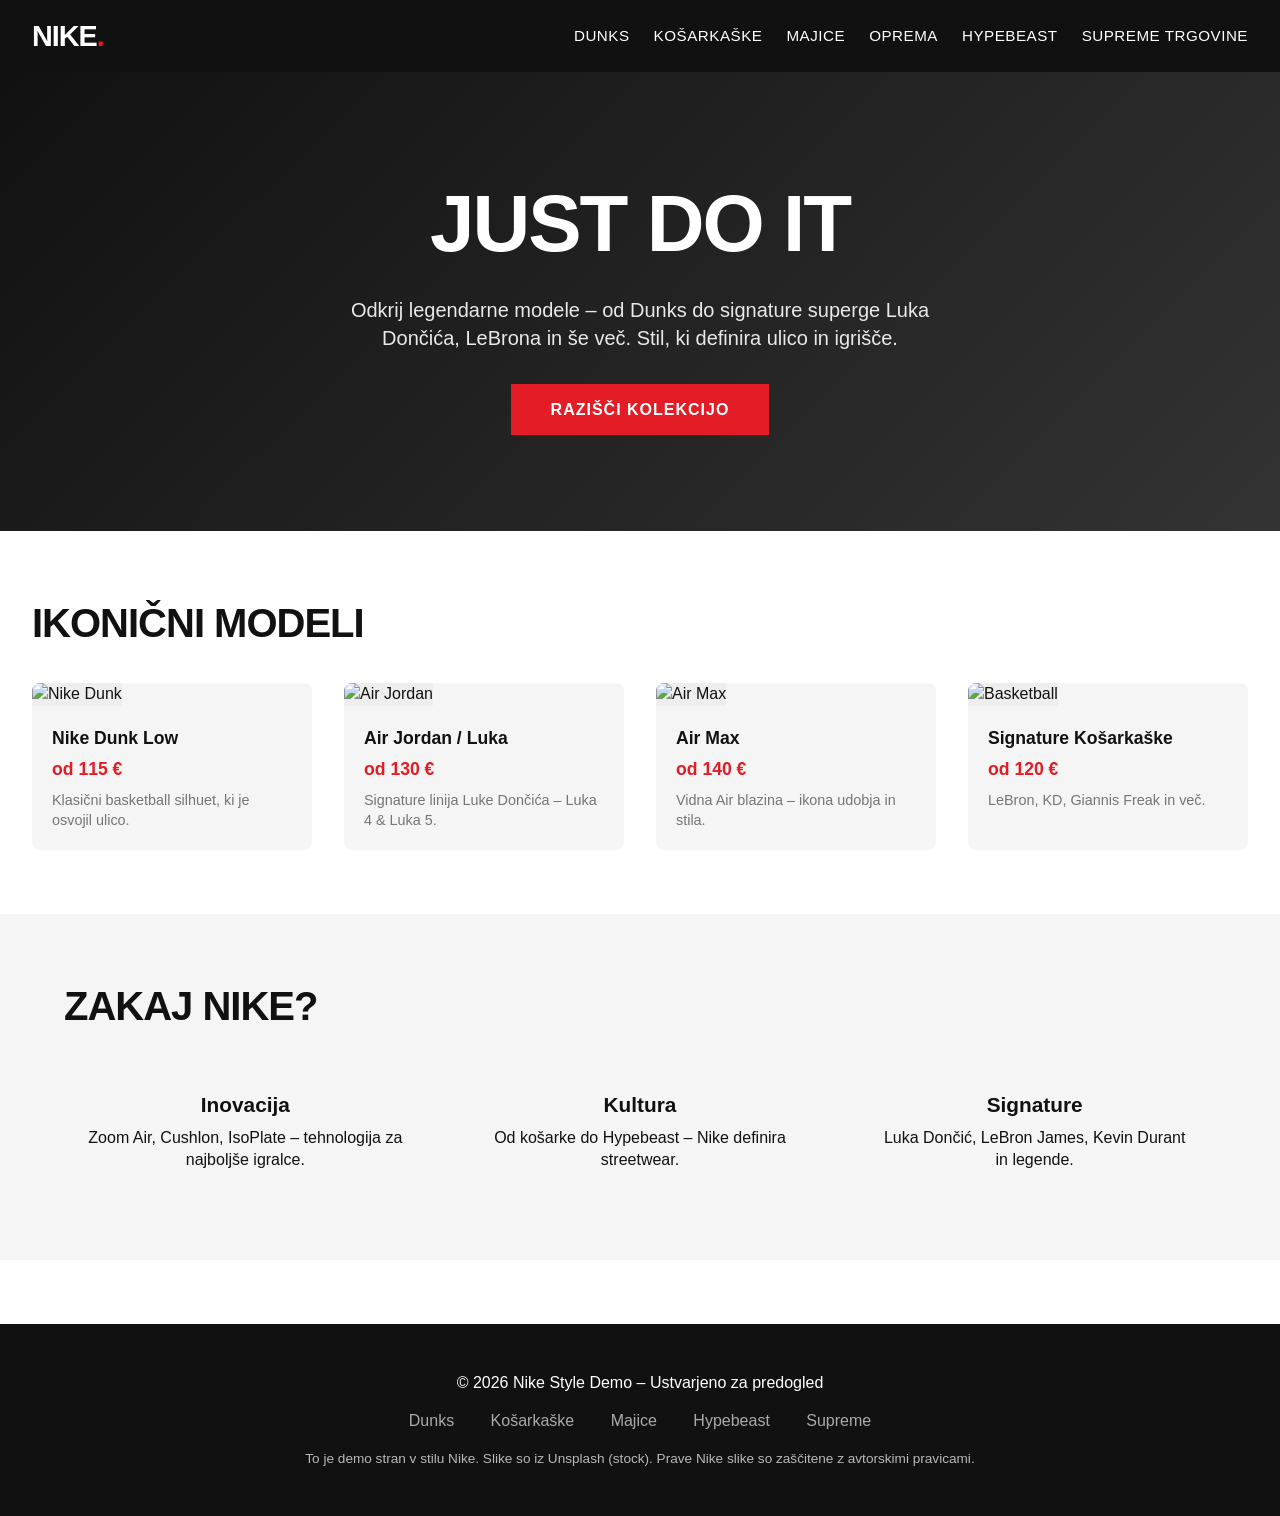
==== index.html @ efa208e7 "Nike Design 3 — static sneaker and streetwear catalog" ====
<!DOCTYPE html>
<html lang="sl">
<head>
  <meta charset="UTF-8">
  <meta name="viewport" content="width=device-width, initial-scale=1.0">
  <title>Nike Style | Just Do It</title>
  <link rel="stylesheet" href="styles.css">
</head>
<body>
  <header>
    <a href="index.html" class="logo">NIKE<span>.</span></a>
    <nav>
      <ul>
        <li><a href="dunks.html">Dunks</a></li>
        <li><a href="basketball.html">Košarkaške</a></li>
        <li><a href="majice.html">Majice</a></li>
        <li><a href="oprema.html">Oprema</a></li>
        <li><a href="hypebeast.html">Hypebeast</a></li>
        <li><a href="supreme-stores.html">Supreme Trgovine</a></li>
      </ul>
    </nav>
  </header>

  <section class="hero">
    <h1>JUST DO IT</h1>
    <p>Odkrij legendarne modele – od Dunks do signature superge Luka Dončića, LeBrona in še več. Stil, ki definira ulico in igrišče.</p>
    <a href="basketball.html" class="btn">Razišči kolekcijo</a>
  </section>

  <section>
    <h2 class="section-title">Ikonični modeli</h2>
    <div class="product-grid">
      <div class="product-card" onclick="openZoom(this)">
        <img src="https://images.unsplash.com/photo-1542291026-7eec264c27ff?w=600&h=600&fit=crop" alt="Nike Dunk" class="product-img">
        <div class="product-info">
          <h3>Nike Dunk Low</h3>
          <div class="price">od 115 €</div>
          <p>Klasični basketball silhuet, ki je osvojil ulico.</p>
        </div>
      </div>
      <div class="product-card" onclick="openZoom(this)">
        <img src="https://images.unsplash.com/photo-1606107557195-0e29a4b5b4aa?w=600&h=600&fit=crop" alt="Air Jordan" class="product-img">
        <div class="product-info">
          <h3>Air Jordan / Luka</h3>
          <div class="price">od 130 €</div>
          <p>Signature linija Luke Dončića – Luka 4 & Luka 5.</p>
        </div>
      </div>
      <div class="product-card" onclick="openZoom(this)">
        <img src="https://images.unsplash.com/photo-1595950653106-6c9eed38d1d8?w=600&h=600&fit=crop" alt="Air Max" class="product-img">
        <div class="product-info">
          <h3>Air Max</h3>
          <div class="price">od 140 €</div>
          <p>Vidna Air blazina – ikona udobja in stila.</p>
        </div>
      </div>
      <div class="product-card" onclick="openZoom(this)">
        <img src="https://images.unsplash.com/photo-1556906781-9a412961c28c?w=600&h=600&fit=crop" alt="Basketball" class="product-img">
        <div class="product-info">
          <h3>Signature Košarkaške</h3>
          <div class="price">od 120 €</div>
          <p>LeBron, KD, Giannis Freak in več.</p>
        </div>
      </div>
    </div>
  </section>

  <section style="background: #f5f5f5; max-width: 100%;">
    <div style="max-width: 1400px; margin: 0 auto; padding: 0 2rem;">
      <h2 class="section-title">Zakaj Nike?</h2>
      <div class="feature-list">
        <div class="feature-item">
          <h3>Inovacija</h3>
          <p>Zoom Air, Cushlon, IsoPlate – tehnologija za najboljše igralce.</p>
        </div>
        <div class="feature-item">
          <h3>Kultura</h3>
          <p>Od košarke do Hypebeast – Nike definira streetwear.</p>
        </div>
        <div class="feature-item">
          <h3>Signature</h3>
          <p>Luka Dončić, LeBron James, Kevin Durant in legende.</p>
        </div>
      </div>
    </div>
  </section>

  <footer>
    <p>© 2026 Nike Style Demo – Ustvarjeno za predogled</p>
    <p style="margin-top: 1rem;">
      <a href="dunks.html">Dunks</a>
      <a href="basketball.html">Košarkaške</a>
      <a href="majice.html">Majice</a>
      <a href="hypebeast.html">Hypebeast</a>
      <a href="supreme-stores.html">Supreme</a>
    </p>
    <p style="margin-top: 1rem; font-size: 0.85rem; opacity: 0.7;">To je demo stran v stilu Nike. Slike so iz Unsplash (stock). Prave Nike slike so zaščitene z avtorskimi pravicami.</p>
  </footer>

  <div class="modal" id="zoomModal" onclick="closeZoom()">
    <span class="modal-close">&times;</span>
    <img id="zoomImg" src="" alt="Zoom">
  </div>

  <script>
    function openZoom(card) {
      const img = card.querySelector('img');
      document.getElementById('zoomImg').src = img.src;
      document.getElementById('zoomModal').classList.add('active');
    }
    function closeZoom() {
      document.getElementById('zoomModal').classList.remove('active');
    }
  </script>
</body>
</html>
---- styles.css ----
/* Nike-inspired styles */
:root {
  --nike-black: #111111;
  --nike-white: #ffffff;
  --nike-red: #e31c25;
  --nike-gray: #f5f5f5;
  --nike-dark-gray: #757575;
}

* {
  margin: 0;
  padding: 0;
  box-sizing: border-box;
}

body {
  font-family: 'Helvetica Neue', Helvetica, Arial, sans-serif;
  background: var(--nike-white);
  color: var(--nike-black);
  line-height: 1.4;
}

/* Header */
header {
  background: var(--nike-black);
  color: var(--nike-white);
  padding: 1rem 2rem;
  position: sticky;
  top: 0;
  z-index: 1000;
  display: flex;
  justify-content: space-between;
  align-items: center;
}

.logo {
  font-size: 1.8rem;
  font-weight: 900;
  letter-spacing: -1px;
  text-decoration: none;
  color: white;
}

.logo span {
  color: var(--nike-red);
}

nav ul {
  list-style: none;
  display: flex;
  gap: 1.5rem;
  flex-wrap: wrap;
}

nav a {
  color: white;
  text-decoration: none;
  font-weight: 500;
  font-size: 0.95rem;
  text-transform: uppercase;
  letter-spacing: 0.5px;
  transition: color 0.2s;
}

nav a:hover {
  color: var(--nike-red);
}

/* Hero */
.hero {
  background: linear-gradient(135deg, #111 0%, #333 100%);
  color: white;
  padding: 6rem 2rem;
  text-align: center;
  position: relative;
  overflow: hidden;
}

.hero h1 {
  font-size: clamp(2.5rem, 8vw, 5rem);
  font-weight: 900;
  letter-spacing: -2px;
  margin-bottom: 1rem;
  text-transform: uppercase;
}

.hero p {
  font-size: 1.25rem;
  max-width: 600px;
  margin: 0 auto 2rem;
  opacity: 0.9;
}

.btn {
  display: inline-block;
  background: var(--nike-red);
  color: white;
  padding: 0.9rem 2.5rem;
  text-decoration: none;
  font-weight: 700;
  text-transform: uppercase;
  letter-spacing: 1px;
  border: none;
  cursor: pointer;
  transition: transform 0.2s, background 0.2s;
}

.btn:hover {
  background: #c41720;
  transform: scale(1.05);
}

/* Sections */
section {
  padding: 4rem 2rem;
  max-width: 1400px;
  margin: 0 auto;
}

.section-title {
  font-size: 2.5rem;
  font-weight: 900;
  text-transform: uppercase;
  margin-bottom: 2rem;
  letter-spacing: -1px;
}

/* Product Grid */
.product-grid {
  display: grid;
  grid-template-columns: repeat(auto-fill, minmax(280px, 1fr));
  gap: 2rem;
}

.product-card {
  background: var(--nike-gray);
  border-radius: 8px;
  overflow: hidden;
  transition: transform 0.3s, box-shadow 0.3s;
  cursor: pointer;
}

.product-card:hover {
  transform: translateY(-8px);
  box-shadow: 0 20px 40px rgba(0,0,0,0.15);
}

.product-img {
  width: 100%;
  height: 280px;
  object-fit: cover;
  background: #eee;
  transition: transform 0.4s;
}

.product-card:hover .product-img {
  transform: scale(1.08);
}

.product-info {
  padding: 1.25rem;
}

.product-info h3 {
  font-size: 1.1rem;
  font-weight: 700;
  margin-bottom: 0.4rem;
}

.product-info .price {
  font-weight: 700;
  color: var(--nike-red);
  font-size: 1.1rem;
}

.product-info p {
  font-size: 0.9rem;
  color: var(--nike-dark-gray);
  margin-top: 0.5rem;
}

/* Zoom modal */
.modal {
  display: none;
  position: fixed;
  z-index: 2000;
  left: 0;
  top: 0;
  width: 100%;
  height: 100%;
  background: rgba(0,0,0,0.9);
  justify-content: center;
  align-items: center;
}

.modal.active {
  display: flex;
}

.modal img {
  max-width: 90%;
  max-height: 90%;
  object-fit: contain;
}

.modal-close {
  position: absolute;
  top: 20px;
  right: 30px;
  color: white;
  font-size: 3rem;
  cursor: pointer;
}

/* Store cards */
.store-grid {
  display: grid;
  grid-template-columns: repeat(auto-fill, minmax(300px, 1fr));
  gap: 1.5rem;
}

.store-card {
  background: var(--nike-gray);
  padding: 1.5rem;
  border-radius: 8px;
  border-left: 4px solid var(--nike-red);
}

.store-card h3 {
  font-size: 1.3rem;
  margin-bottom: 0.5rem;
}

.store-card .city {
  color: var(--nike-red);
  font-weight: 700;
  text-transform: uppercase;
  font-size: 0.85rem;
  letter-spacing: 1px;
}

/* Footer */
footer {
  background: var(--nike-black);
  color: white;
  padding: 3rem 2rem;
  text-align: center;
  margin-top: 4rem;
}

footer a {
  color: #aaa;
  margin: 0 1rem;
  text-decoration: none;
}

footer a:hover {
  color: white;
}

/* Responsive */
@media (max-width: 768px) {
  header {
    flex-direction: column;
    gap: 1rem;
  }
  nav ul {
    justify-content: center;
  }
  .hero {
    padding: 4rem 1rem;
  }
}

/* Category banner */
.category-banner {
  background: var(--nike-black);
  color: white;
  padding: 3rem 2rem;
  text-align: center;
}

.category-banner h1 {
  font-size: 3rem;
  font-weight: 900;
  text-transform: uppercase;
}

/* Feature list */
.feature-list {
  display: grid;
  grid-template-columns: repeat(auto-fit, minmax(250px, 1fr));
  gap: 2rem;
  margin-top: 2rem;
}

.feature-item {
  text-align: center;
  padding: 1.5rem;
}

.feature-item h3 {
  font-size: 1.3rem;
  margin-bottom: 0.5rem;
}
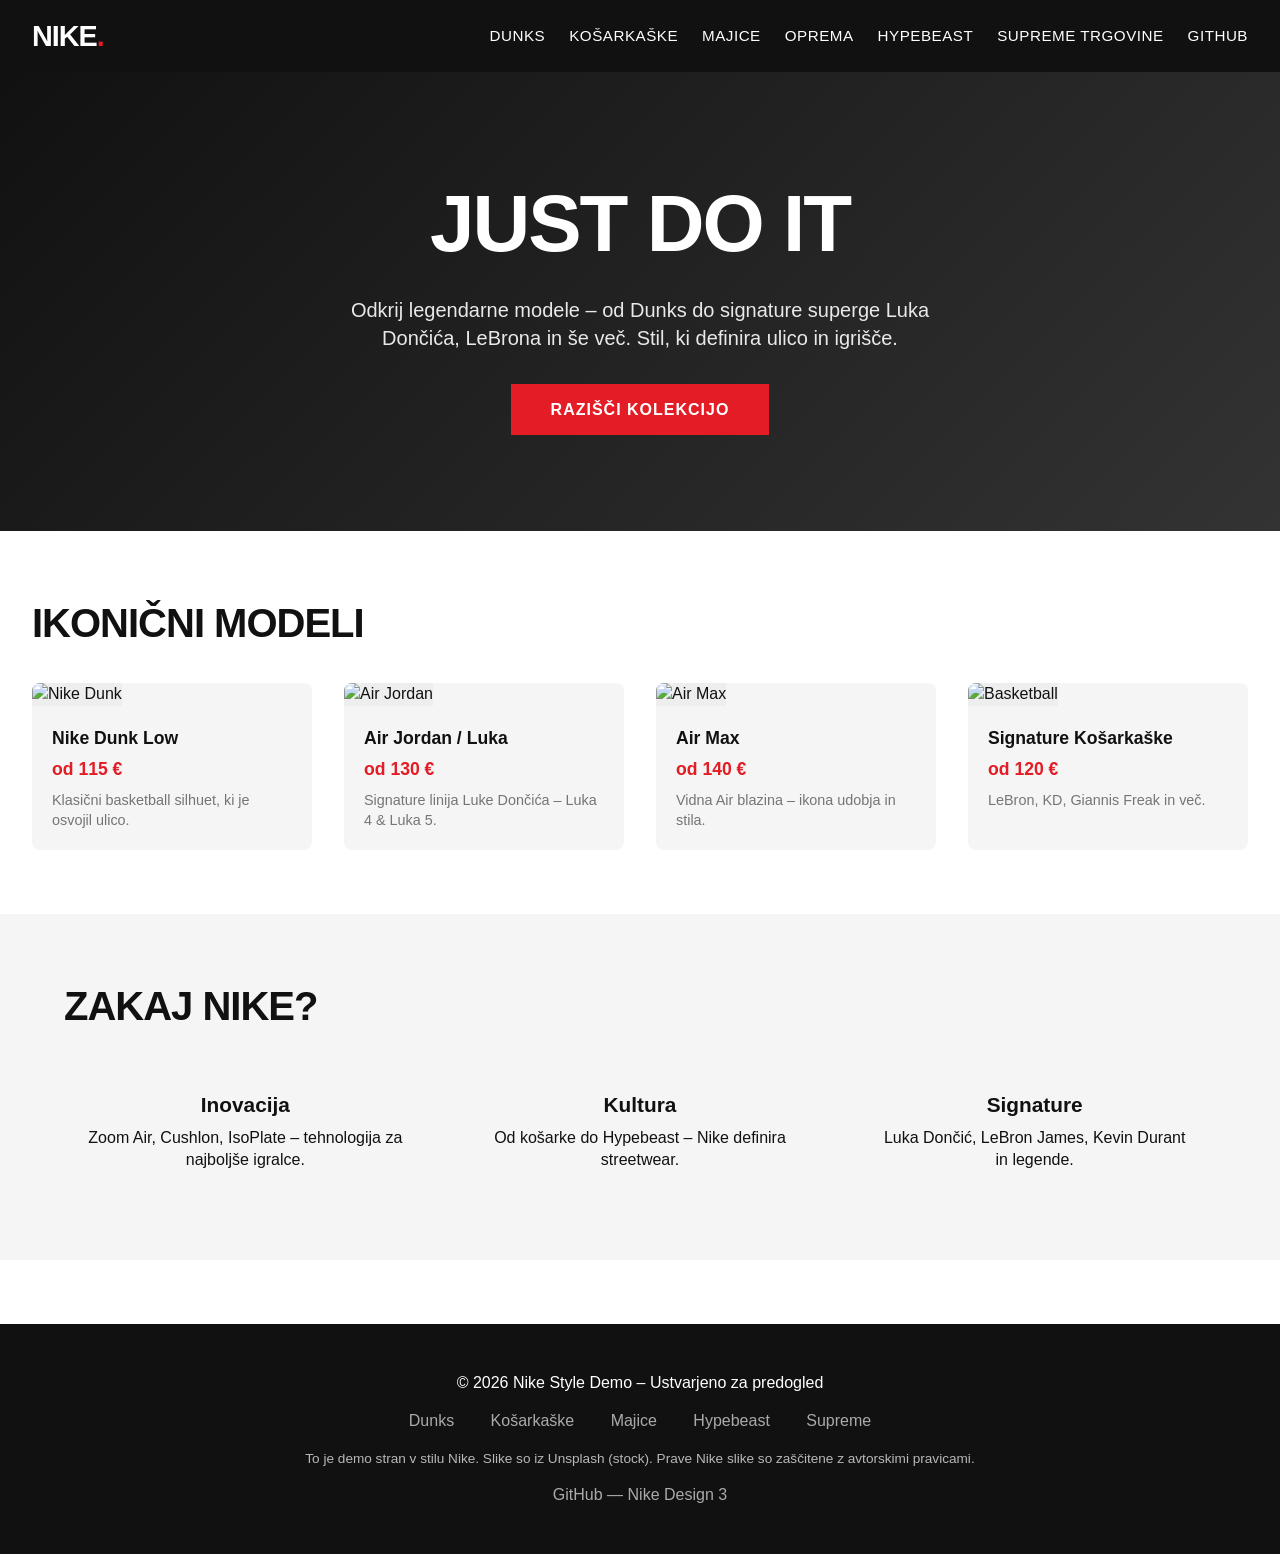
==== commit bb2a1867: "Add GitHub link in navigation and footer" ====
--- a/index.html
+++ b/index.html
@@ -17,6 +17,7 @@
         <li><a href="oprema.html">Oprema</a></li>
         <li><a href="hypebeast.html">Hypebeast</a></li>
         <li><a href="supreme-stores.html">Supreme Trgovine</a></li>
+        <li><a href="https://github.com/tommyvimeo-gif/Nike-Design-3" target="_blank" rel="noopener noreferrer">GitHub</a></li>
       </ul>
     </nav>
   </header>
@@ -95,6 +96,7 @@
       <a href="supreme-stores.html">Supreme</a>
     </p>
     <p style="margin-top: 1rem; font-size: 0.85rem; opacity: 0.7;">To je demo stran v stilu Nike. Slike so iz Unsplash (stock). Prave Nike slike so zaščitene z avtorskimi pravicami.</p>
+    <p style="margin-top: 1rem;"><a href="https://github.com/tommyvimeo-gif/Nike-Design-3" target="_blank" rel="noopener noreferrer">GitHub — Nike Design 3</a></p>
   </footer>
 
   <div class="modal" id="zoomModal" onclick="closeZoom()">
